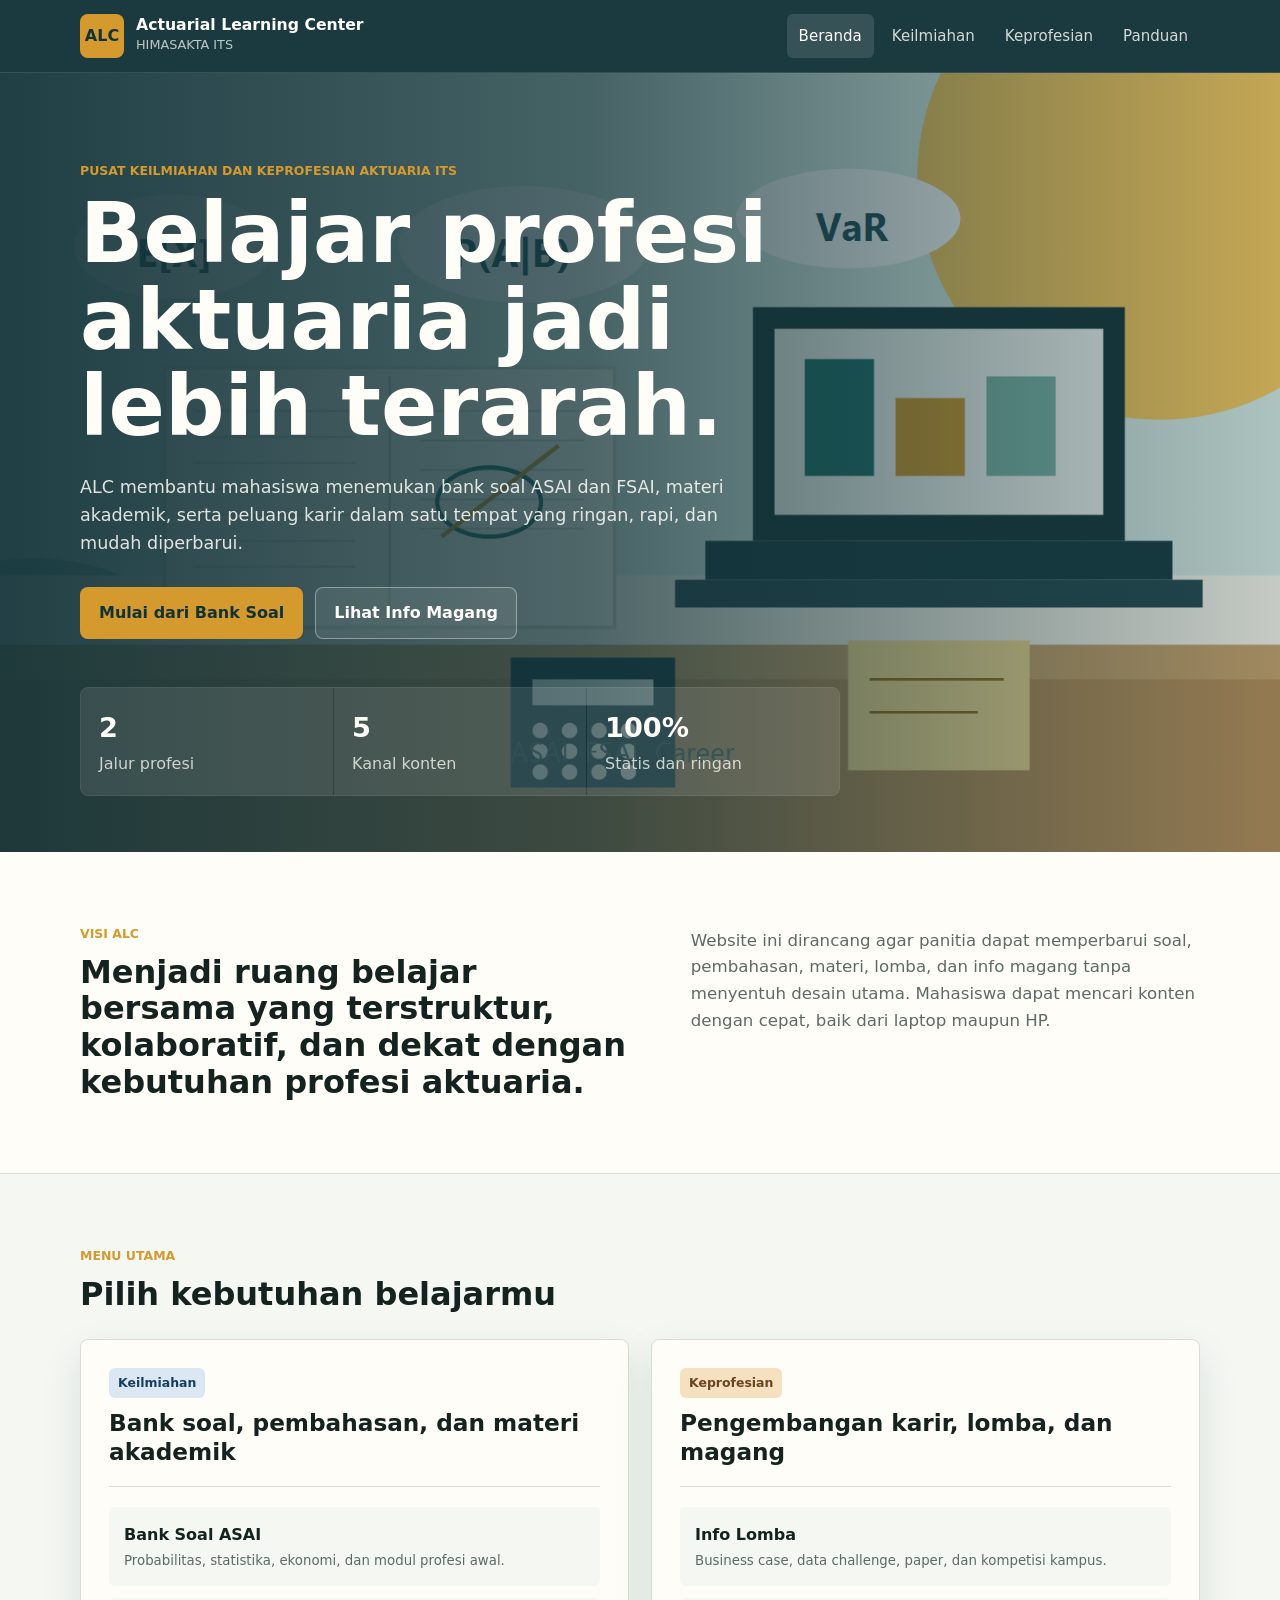
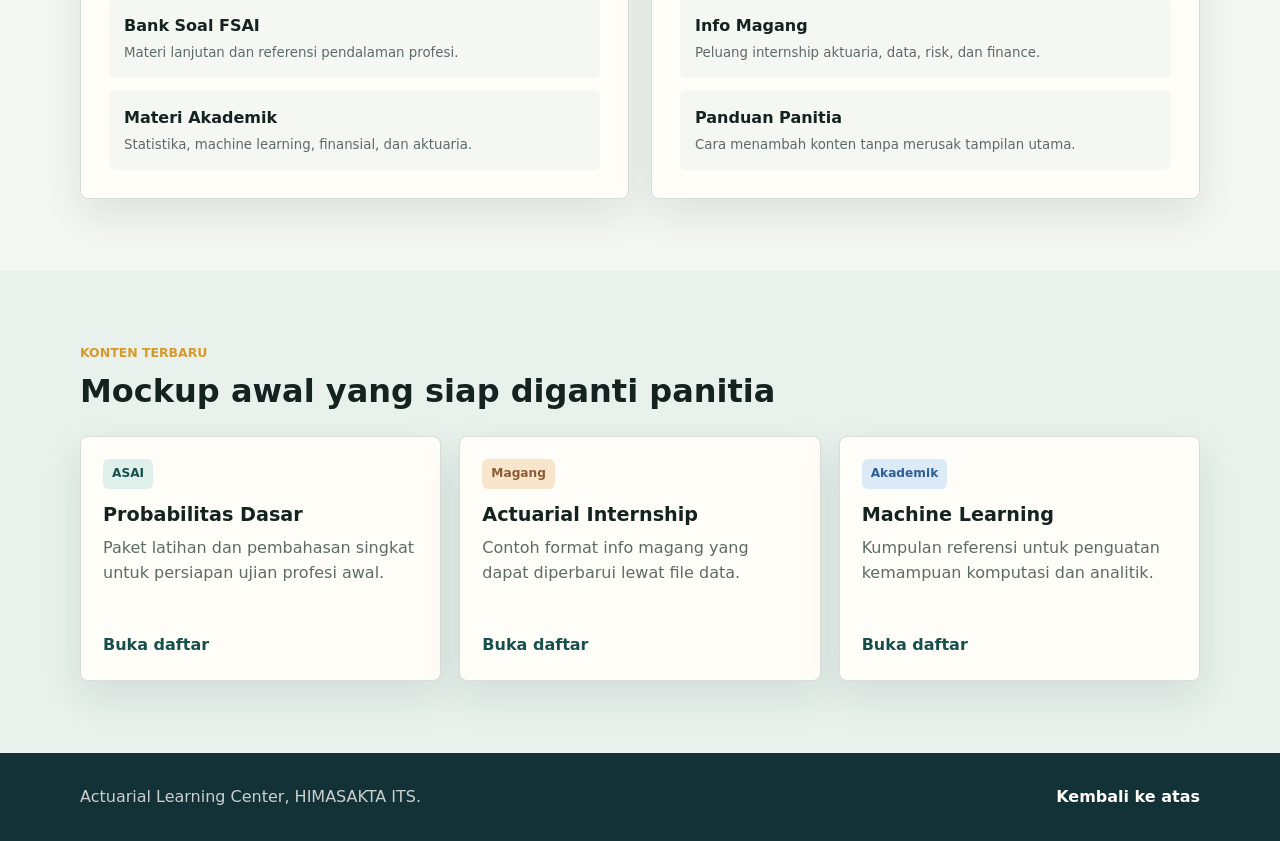
==== index.html @ 223c5d77 "Add files via upload" ====
<!DOCTYPE html>
<html lang="id">
<head>
  <meta charset="UTF-8">
  <meta name="viewport" content="width=device-width, initial-scale=1.0">
  <meta name="description" content="Actuarial Learning Center HIMASAKTA ITS: pusat bank soal profesi aktuaria, materi akademik, lomba, dan informasi karir.">
  <title>Actuarial Learning Center | HIMASAKTA ITS</title>
  <link rel="stylesheet" href="assets/css/style.css">
</head>
<body>
  <a class="skip-link" href="#main-content">Lewati ke konten utama</a>

  <header class="site-header">
    <nav class="navbar container" aria-label="Navigasi utama">
      <a class="brand" href="index.html" aria-label="Beranda ALC">
        <span class="brand-mark" aria-hidden="true">ALC</span>
        <span>
          <strong>Actuarial Learning Center</strong>
          <small>HIMASAKTA ITS</small>
        </span>
      </a>

      <button class="nav-toggle" type="button" aria-label="Buka menu" aria-expanded="false" data-nav-toggle>
        <span></span>
        <span></span>
        <span></span>
      </button>

      <!-- Tambah link menu baru di daftar ini jika ada halaman baru. -->
      <div class="nav-links" data-nav-menu>
        <a href="index.html" data-nav-link>Beranda</a>
        <a href="keilmiahan/asai.html" data-nav-link>Keilmiahan</a>
        <a href="keprofesian/magang.html" data-nav-link>Keprofesian</a>
        <a href="panduan.html" data-nav-link>Panduan</a>
      </div>
    </nav>
  </header>

  <main id="main-content">
    <section class="hero" aria-labelledby="hero-title">
      <img class="hero-bg" src="assets/img/alc-hero.png" alt="Ilustrasi meja belajar aktuaria dengan catatan, grafik, dan laptop">
      <div class="hero-overlay" aria-hidden="true"></div>
      <div class="container hero-content">
        <p class="eyebrow">Pusat Keilmiahan dan Keprofesian Aktuaria ITS</p>
        <h1 id="hero-title">Belajar profesi aktuaria jadi lebih terarah.</h1>
        <p class="hero-copy">
          ALC membantu mahasiswa menemukan bank soal ASAI dan FSAI, materi akademik,
          serta peluang karir dalam satu tempat yang ringan, rapi, dan mudah diperbarui.
        </p>
        <div class="hero-actions" aria-label="Akses cepat">
          <a class="btn btn-primary" href="keilmiahan/asai.html">Mulai dari Bank Soal</a>
          <a class="btn btn-secondary" href="keprofesian/magang.html">Lihat Info Magang</a>
        </div>
        <dl class="hero-stats" aria-label="Ringkasan konten ALC">
          <div>
            <dt>2</dt>
            <dd>Jalur profesi</dd>
          </div>
          <div>
            <dt>5</dt>
            <dd>Kanal konten</dd>
          </div>
          <div>
            <dt>100%</dt>
            <dd>Statis dan ringan</dd>
          </div>
        </dl>
      </div>
    </section>

    <section class="section-band vision-section">
      <div class="container two-column">
        <div>
          <p class="eyebrow">Visi ALC</p>
          <h2>Menjadi ruang belajar bersama yang terstruktur, kolaboratif, dan dekat dengan kebutuhan profesi aktuaria.</h2>
        </div>
        <p>
          Website ini dirancang agar panitia dapat memperbarui soal, pembahasan,
          materi, lomba, dan info magang tanpa menyentuh desain utama. Mahasiswa
          dapat mencari konten dengan cepat, baik dari laptop maupun HP.
        </p>
      </div>
    </section>

    <section class="container section" aria-labelledby="segment-title">
      <div class="section-heading">
        <p class="eyebrow">Menu Utama</p>
        <h2 id="segment-title">Pilih kebutuhan belajarmu</h2>
      </div>

      <div class="segment-grid">
        <article class="segment-panel is-science">
          <div class="panel-heading">
            <span class="panel-kicker">Keilmiahan</span>
            <h3>Bank soal, pembahasan, dan materi akademik</h3>
          </div>
          <div class="link-list">
            <a href="keilmiahan/asai.html">
              <span>Bank Soal ASAI</span>
              <small>Probabilitas, statistika, ekonomi, dan modul profesi awal.</small>
            </a>
            <a href="keilmiahan/fsai.html">
              <span>Bank Soal FSAI</span>
              <small>Materi lanjutan dan referensi pendalaman profesi.</small>
            </a>
            <a href="keilmiahan/akademik.html">
              <span>Materi Akademik</span>
              <small>Statistika, machine learning, finansial, dan aktuaria.</small>
            </a>
          </div>
        </article>

        <article class="segment-panel is-career">
          <div class="panel-heading">
            <span class="panel-kicker">Keprofesian</span>
            <h3>Pengembangan karir, lomba, dan magang</h3>
          </div>
          <div class="link-list">
            <a href="keprofesian/lomba.html">
              <span>Info Lomba</span>
              <small>Business case, data challenge, paper, dan kompetisi kampus.</small>
            </a>
            <a href="keprofesian/magang.html">
              <span>Info Magang</span>
              <small>Peluang internship aktuaria, data, risk, dan finance.</small>
            </a>
            <a href="panduan.html">
              <span>Panduan Panitia</span>
              <small>Cara menambah konten tanpa merusak tampilan utama.</small>
            </a>
          </div>
        </article>
      </div>
    </section>

    <section class="section-band light-band">
      <div class="container">
        <div class="section-heading">
          <p class="eyebrow">Konten Terbaru</p>
          <h2>Mockup awal yang siap diganti panitia</h2>
        </div>
        <div class="card-grid compact-grid">
          <article class="content-card">
            <span class="tag">ASAI</span>
            <h3>Probabilitas Dasar</h3>
            <p>Paket latihan dan pembahasan singkat untuk persiapan ujian profesi awal.</p>
            <a class="card-link" href="keilmiahan/asai.html">Buka daftar</a>
          </article>
          <article class="content-card">
            <span class="tag tag-warm">Magang</span>
            <h3>Actuarial Internship</h3>
            <p>Contoh format info magang yang dapat diperbarui lewat file data.</p>
            <a class="card-link" href="keprofesian/magang.html">Buka daftar</a>
          </article>
          <article class="content-card">
            <span class="tag tag-blue">Akademik</span>
            <h3>Machine Learning</h3>
            <p>Kumpulan referensi untuk penguatan kemampuan komputasi dan analitik.</p>
            <a class="card-link" href="keilmiahan/akademik.html">Buka daftar</a>
          </article>
        </div>
      </div>
    </section>
  </main>

  <footer class="site-footer">
    <div class="container footer-inner">
      <p>Actuarial Learning Center, HIMASAKTA ITS.</p>
      <a href="#main-content">Kembali ke atas</a>
    </div>
  </footer>

  <script src="assets/js/main.js"></script>
</body>
</html>
---- assets/css/style.css ----
:root {
  --ink: #142320;
  --muted: #5d6b66;
  --paper: #fffdf8;
  --surface: #f4f7f2;
  --surface-strong: #e8f1ec;
  --line: #d7ded6;
  --nav: #123238;
  --primary: #1f6f6a;
  --primary-dark: #174f4c;
  --accent: #d49a2d;
  --accent-soft: #fff2d4;
  --blue: #2f5f91;
  --warm: #8c5b35;
  --danger: #a8483f;
  --shadow: 0 16px 40px rgba(18, 50, 56, 0.10);
  --radius: 8px;
  --radius-sm: 6px;
  --max-width: 1120px;
}

* {
  box-sizing: border-box;
}

html {
  scroll-behavior: smooth;
}

body {
  margin: 0;
  color: var(--ink);
  background: var(--surface);
  font-family: Inter, ui-sans-serif, system-ui, -apple-system, BlinkMacSystemFont, "Segoe UI", sans-serif;
  line-height: 1.6;
}

img {
  display: block;
  max-width: 100%;
}

a {
  color: inherit;
}

.container {
  width: min(var(--max-width), calc(100% - 32px));
  margin-inline: auto;
}

.skip-link {
  position: fixed;
  top: 12px;
  left: 12px;
  z-index: 99;
  transform: translateY(-140%);
  padding: 10px 14px;
  color: var(--paper);
  background: var(--nav);
  border-radius: var(--radius-sm);
  text-decoration: none;
}

.skip-link:focus {
  transform: translateY(0);
}

.site-header {
  position: sticky;
  top: 0;
  z-index: 20;
  border-bottom: 1px solid rgba(255, 255, 255, 0.12);
  color: var(--paper);
  background: rgba(18, 50, 56, 0.96);
  backdrop-filter: blur(14px);
}

.navbar {
  display: flex;
  align-items: center;
  justify-content: space-between;
  min-height: 72px;
  gap: 24px;
}

.brand {
  display: inline-flex;
  align-items: center;
  min-width: 0;
  gap: 12px;
  text-decoration: none;
}

.brand-mark {
  display: grid;
  width: 44px;
  height: 44px;
  flex: 0 0 auto;
  place-items: center;
  color: var(--nav);
  background: var(--accent);
  border-radius: var(--radius);
  font-weight: 800;
}

.brand strong,
.brand small {
  display: block;
}

.brand strong {
  font-size: 0.98rem;
  line-height: 1.2;
}

.brand small {
  color: rgba(255, 253, 248, 0.72);
  font-size: 0.8rem;
}

.nav-links {
  display: flex;
  align-items: center;
  gap: 6px;
}

.nav-links a {
  padding: 10px 12px;
  border-radius: var(--radius-sm);
  color: rgba(255, 253, 248, 0.82);
  font-size: 0.94rem;
  text-decoration: none;
}

.nav-links a:hover,
.nav-links a[aria-current="page"] {
  color: var(--paper);
  background: rgba(255, 255, 255, 0.12);
}

.nav-toggle {
  display: none;
  width: 44px;
  height: 44px;
  padding: 0;
  border: 1px solid rgba(255, 255, 255, 0.22);
  border-radius: var(--radius);
  color: var(--paper);
  background: transparent;
}

.nav-toggle span {
  display: block;
  width: 20px;
  height: 2px;
  margin: 5px auto;
  background: currentColor;
  border-radius: 999px;
}

.hero {
  position: relative;
  min-height: 560px;
  display: grid;
  align-items: end;
  overflow: hidden;
  color: var(--paper);
  background: var(--nav);
}

.hero-bg,
.hero-overlay {
  position: absolute;
  inset: 0;
  width: 100%;
  height: 100%;
}

.hero-bg {
  object-fit: cover;
}

.hero-overlay {
  background: linear-gradient(90deg, rgba(18, 50, 56, 0.93), rgba(18, 50, 56, 0.74) 46%, rgba(18, 50, 56, 0.22));
}

.hero-content {
  position: relative;
  z-index: 1;
  padding-block: 88px 56px;
}

.eyebrow {
  margin: 0 0 10px;
  color: var(--accent);
  font-size: 0.78rem;
  font-weight: 800;
  letter-spacing: 0;
  text-transform: uppercase;
}

.hero h1,
.page-heading h1 {
  max-width: 760px;
  margin: 0;
  line-height: 1.04;
}

.hero h1 {
  font-size: 5.2rem;
}

.hero-copy {
  max-width: 650px;
  margin: 22px 0 0;
  color: rgba(255, 253, 248, 0.86);
  font-size: 1.1rem;
}

.hero-actions {
  display: flex;
  flex-wrap: wrap;
  gap: 12px;
  margin-top: 30px;
}

.btn {
  display: inline-flex;
  align-items: center;
  justify-content: center;
  min-height: 46px;
  padding: 12px 18px;
  border: 1px solid transparent;
  border-radius: var(--radius);
  font-weight: 800;
  text-decoration: none;
}

.btn-primary {
  color: var(--nav);
  background: var(--accent);
}

.btn-primary:hover {
  background: #e3ad40;
}

.btn-secondary {
  color: var(--paper);
  border-color: rgba(255, 255, 255, 0.38);
  background: rgba(255, 255, 255, 0.08);
}

.btn-secondary:hover {
  background: rgba(255, 255, 255, 0.16);
}

.hero-stats {
  display: grid;
  grid-template-columns: repeat(3, minmax(120px, 1fr));
  max-width: 760px;
  margin: 48px 0 0;
  padding: 0;
  gap: 1px;
  overflow: hidden;
  border: 1px solid rgba(255, 255, 255, 0.16);
  border-radius: var(--radius);
}

.hero-stats div {
  padding: 18px;
  background: rgba(255, 255, 255, 0.10);
}

.hero-stats dt {
  font-size: 1.7rem;
  font-weight: 900;
}

.hero-stats dd {
  margin: 2px 0 0;
  color: rgba(255, 253, 248, 0.76);
}

.section,
.section-band {
  padding-block: 72px;
}

.section-band {
  background: var(--paper);
}

.light-band {
  background: var(--surface-strong);
}

.vision-section {
  border-bottom: 1px solid var(--line);
}

.two-column {
  display: grid;
  grid-template-columns: minmax(0, 1.05fr) minmax(280px, 0.95fr);
  gap: 48px;
  align-items: start;
}

.two-column h2,
.section-heading h2 {
  margin: 0;
  line-height: 1.15;
  font-size: 2rem;
}

.two-column p:last-child {
  margin: 4px 0 0;
  color: var(--muted);
  font-size: 1.04rem;
}

.section-heading {
  max-width: 720px;
  margin-bottom: 26px;
}

.segment-grid {
  display: grid;
  grid-template-columns: repeat(2, minmax(0, 1fr));
  gap: 22px;
}

.segment-panel,
.content-card {
  border: 1px solid var(--line);
  border-radius: var(--radius);
  background: var(--paper);
  box-shadow: var(--shadow);
}

.segment-panel {
  padding: 28px;
}

.panel-heading {
  padding-bottom: 20px;
  border-bottom: 1px solid var(--line);
}

.panel-kicker {
  display: inline-flex;
  margin-bottom: 10px;
  padding: 5px 9px;
  border-radius: var(--radius-sm);
  font-size: 0.78rem;
  font-weight: 800;
}

.is-science .panel-kicker {
  color: #163f62;
  background: #dbe8f4;
}

.is-career .panel-kicker {
  color: #6e431f;
  background: #f5e0bf;
}

.panel-heading h3 {
  margin: 0;
  font-size: 1.45rem;
  line-height: 1.25;
}

.link-list {
  display: grid;
  gap: 12px;
  margin-top: 20px;
}

.link-list a {
  display: block;
  padding: 14px;
  border: 1px solid transparent;
  border-radius: var(--radius-sm);
  text-decoration: none;
  background: var(--surface);
}

.link-list a:hover {
  border-color: var(--primary);
  background: #eef8f4;
}

.link-list span {
  display: block;
  font-weight: 850;
}

.link-list small {
  display: block;
  margin-top: 3px;
  color: var(--muted);
}

.card-grid {
  display: grid;
  grid-template-columns: repeat(3, minmax(0, 1fr));
  gap: 18px;
}

.compact-grid {
  align-items: stretch;
}

.content-card {
  display: flex;
  min-height: 245px;
  flex-direction: column;
  padding: 22px;
}

.content-card h3 {
  margin: 14px 0 8px;
  line-height: 1.25;
  font-size: 1.2rem;
}

.content-card p {
  margin: 0;
  color: var(--muted);
}

.tag {
  align-self: flex-start;
  padding: 5px 9px;
  border-radius: var(--radius-sm);
  color: var(--primary-dark);
  background: #dff0ec;
  font-size: 0.76rem;
  font-weight: 850;
}

.tag-row {
  display: flex;
  flex-wrap: wrap;
  gap: 8px;
  min-height: 30px;
}

.tag-warm {
  color: var(--warm);
  background: #f8e6cc;
}

.tag-blue {
  color: var(--blue);
  background: #dce9f7;
}

.card-link {
  display: inline-flex;
  align-items: center;
  width: fit-content;
  margin-top: auto;
  padding-top: 18px;
  color: var(--primary-dark);
  font-weight: 850;
  text-decoration: none;
}

.card-link:hover {
  color: var(--blue);
}

.card-link.is-disabled {
  color: var(--muted);
  cursor: not-allowed;
}

.site-footer {
  color: rgba(255, 253, 248, 0.78);
  background: var(--nav);
}

.footer-inner {
  display: flex;
  align-items: center;
  justify-content: space-between;
  min-height: 88px;
  gap: 18px;
}

.footer-inner p {
  margin: 0;
}

.footer-inner a {
  color: var(--paper);
  font-weight: 750;
  text-decoration: none;
}

.content-layout {
  display: grid;
  grid-template-columns: 240px minmax(0, 1fr);
  gap: 34px;
  padding-block: 44px 72px;
}

.sidebar {
  position: sticky;
  top: 96px;
  align-self: start;
  display: grid;
  gap: 8px;
  padding: 14px;
  border: 1px solid var(--line);
  border-radius: var(--radius);
  background: var(--paper);
}

.sidebar-title {
  margin: 4px 8px 8px;
  color: var(--muted);
  font-size: 0.82rem;
  font-weight: 850;
  text-transform: uppercase;
}

.sidebar a {
  padding: 10px 12px;
  border-radius: var(--radius-sm);
  color: var(--muted);
  font-weight: 750;
  text-decoration: none;
}

.sidebar a:hover,
.sidebar a[aria-current="page"] {
  color: var(--primary-dark);
  background: #e5f2ee;
}

.content-main {
  min-width: 0;
}

.page-heading {
  padding: 34px;
  border: 1px solid var(--line);
  border-radius: var(--radius);
  background: var(--paper);
}

.page-heading h1 {
  font-size: 2.6rem;
}

.page-heading p:last-child {
  max-width: 720px;
  margin: 12px 0 0;
  color: var(--muted);
}

.content-toolbar {
  display: grid;
  grid-template-columns: minmax(0, 1fr) 220px;
  gap: 14px;
  margin-top: 18px;
  padding: 16px;
  border: 1px solid var(--line);
  border-radius: var(--radius);
  background: var(--paper);
}

.field {
  display: grid;
  gap: 7px;
  color: var(--muted);
  font-size: 0.86rem;
  font-weight: 800;
}

.field input,
.field select {
  width: 100%;
  min-height: 44px;
  padding: 10px 12px;
  border: 1px solid var(--line);
  border-radius: var(--radius-sm);
  color: var(--ink);
  background: #fff;
  font: inherit;
}

.field input:focus,
.field select:focus {
  outline: 3px solid rgba(31, 111, 106, 0.18);
  border-color: var(--primary);
}

.result-meta {
  margin: 18px 0 12px;
  color: var(--muted);
  font-size: 0.94rem;
}

.content-results {
  grid-template-columns: repeat(2, minmax(0, 1fr));
}

.meta-list {
  display: flex;
  flex-wrap: wrap;
  gap: 8px;
  margin: 12px 0 0;
  padding: 0;
  list-style: none;
}

.meta-list li {
  padding: 4px 8px;
  border-radius: var(--radius-sm);
  color: var(--muted);
  background: var(--surface);
  font-size: 0.82rem;
  font-weight: 700;
}

.empty-state {
  padding: 22px;
  border: 1px dashed var(--line);
  border-radius: var(--radius);
  color: var(--muted);
  background: var(--paper);
}

.guide-body {
  max-width: 860px;
  margin-top: 20px;
  padding: 32px;
  border: 1px solid var(--line);
  border-radius: var(--radius);
  background: var(--paper);
}

.guide-body h2 {
  margin: 30px 0 10px;
  font-size: 1.35rem;
}

.guide-body h2:first-child {
  margin-top: 0;
}

.guide-body p,
.guide-body li {
  color: var(--muted);
}

.guide-body code {
  padding: 2px 5px;
  border-radius: 4px;
  color: var(--primary-dark);
  background: #e5f2ee;
}

.guide-body pre {
  overflow-x: auto;
  padding: 16px;
  border-radius: var(--radius-sm);
  color: var(--paper);
  background: #173238;
}

.guide-body pre code {
  padding: 0;
  color: inherit;
  background: transparent;
}

@media (max-width: 920px) {
  .hero {
    min-height: 560px;
  }

  .hero h1 {
    font-size: 4rem;
  }

  .hero-overlay {
    background: linear-gradient(180deg, rgba(18, 50, 56, 0.90), rgba(18, 50, 56, 0.72));
  }

  .two-column,
  .segment-grid,
  .content-layout,
  .content-results,
  .card-grid {
    grid-template-columns: 1fr;
  }

  .sidebar {
    position: static;
    grid-template-columns: repeat(auto-fit, minmax(140px, 1fr));
  }

  .sidebar-title {
    grid-column: 1 / -1;
  }
}

@media (max-width: 760px) {
  .navbar {
    min-height: 64px;
  }

  .nav-toggle {
    display: block;
  }

  .nav-links {
    position: absolute;
    top: 64px;
    left: 16px;
    right: 16px;
    display: none;
    flex-direction: column;
    align-items: stretch;
    padding: 12px;
    border: 1px solid rgba(255, 255, 255, 0.14);
    border-radius: var(--radius);
    background: var(--nav);
    box-shadow: var(--shadow);
  }

  .nav-links.is-open {
    display: flex;
  }

  .nav-links a {
    padding: 12px;
  }

  .brand strong {
    max-width: 190px;
    overflow-wrap: anywhere;
  }

  .hero {
    min-height: 560px;
  }

  .hero-content {
    padding-block: 72px 42px;
  }

  .hero h1 {
    font-size: 3rem;
  }

  .hero-stats {
    grid-template-columns: repeat(3, minmax(0, 1fr));
    margin-top: 32px;
  }

  .hero-stats div {
    padding: 12px;
  }

  .hero-stats dt {
    font-size: 1.35rem;
  }

  .hero-stats dd {
    font-size: 0.84rem;
  }

  .section,
  .section-band {
    padding-block: 52px;
  }

  .content-toolbar {
    grid-template-columns: 1fr;
  }

  .page-heading {
    padding: 24px;
  }

  .page-heading h1 {
    font-size: 2.2rem;
  }

  .footer-inner {
    align-items: flex-start;
    flex-direction: column;
    justify-content: center;
  }
}

@media (max-width: 460px) {
  .container {
    width: min(var(--max-width), calc(100% - 24px));
  }

  .brand small {
    display: none;
  }

  .hero h1 {
    font-size: 2.55rem;
  }

  .hero-copy {
    font-size: 1rem;
  }

  .hero-actions .btn {
    width: 100%;
  }

  .segment-panel,
  .content-card {
    padding: 18px;
  }
}
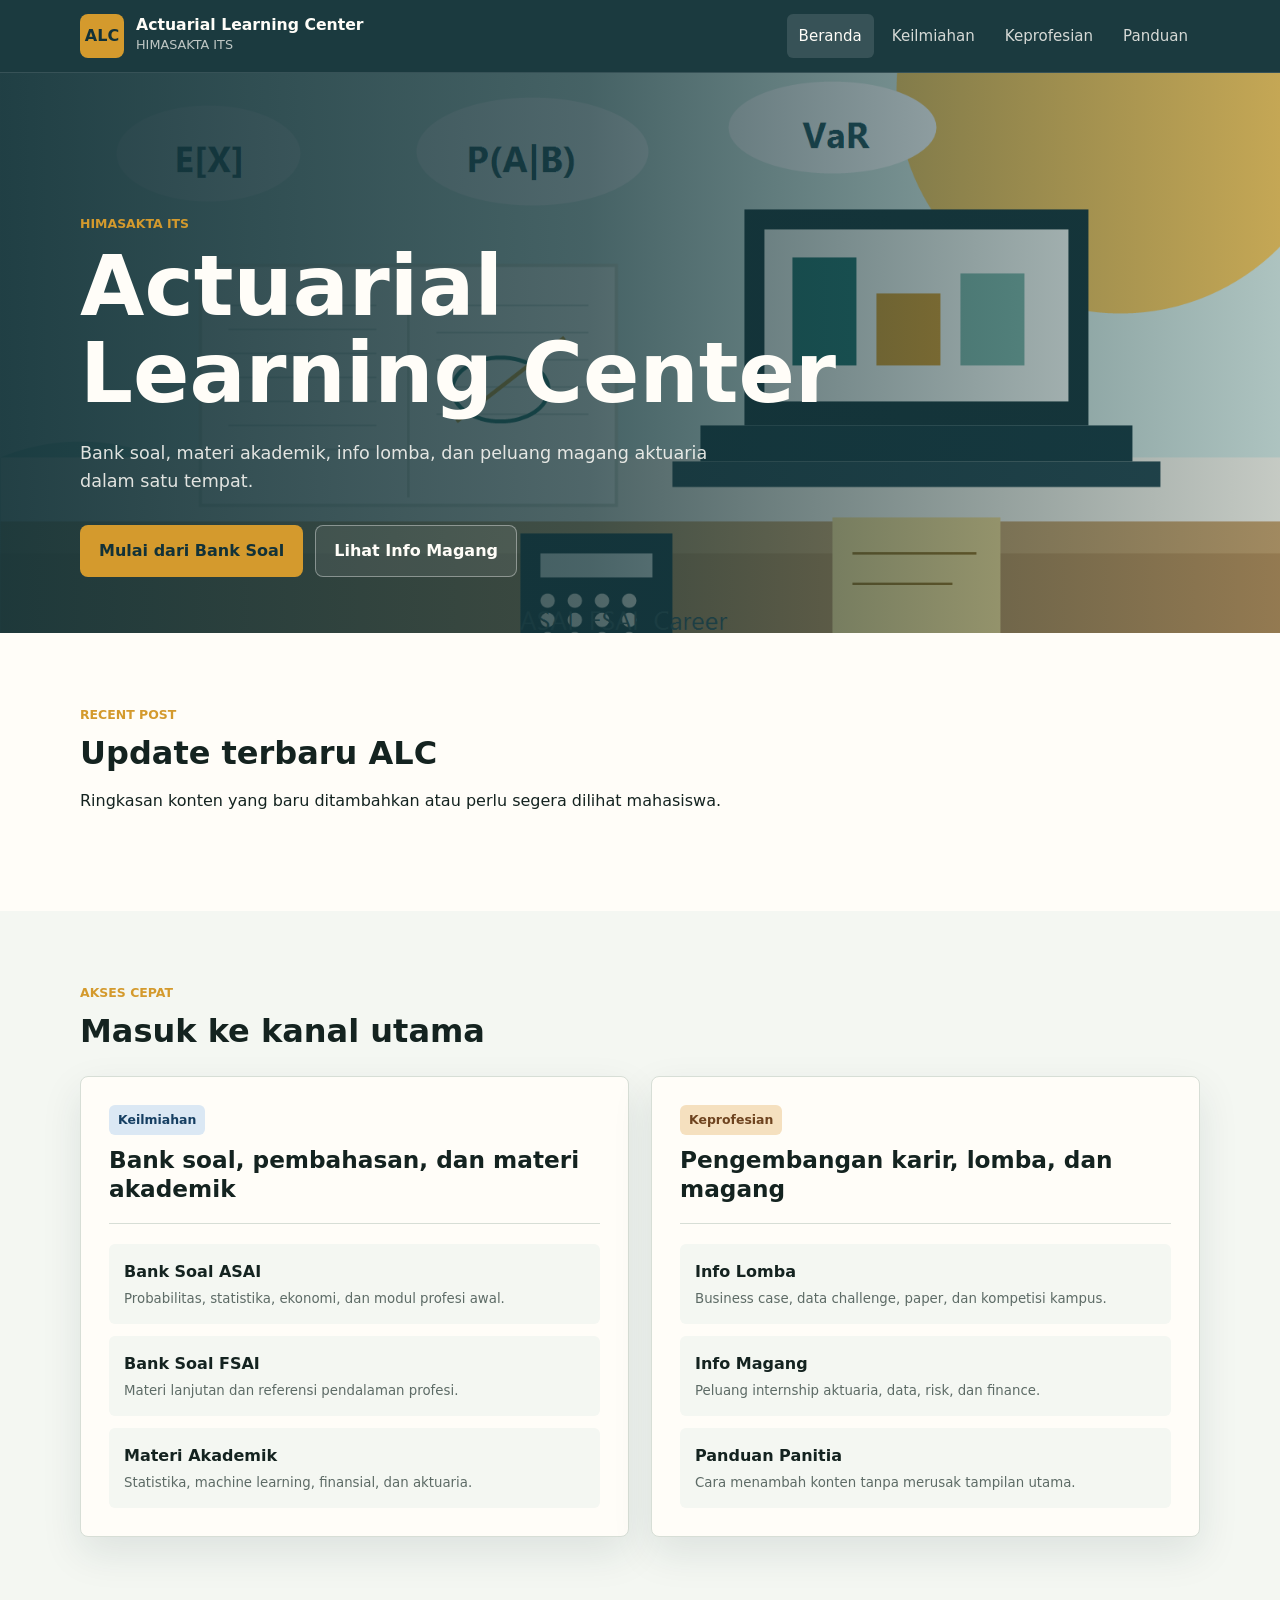
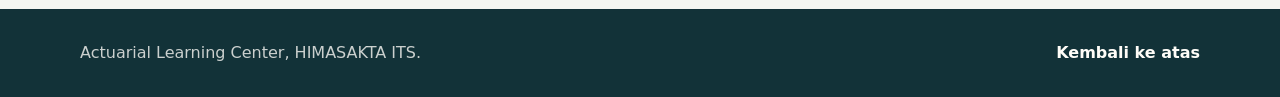
==== commit 4393d0db: "Update hero section and add recent posts section" ====
--- a/index.html
+++ b/index.html
@@ -41,51 +41,35 @@
       <img class="hero-bg" src="assets/img/alc-hero.png" alt="Ilustrasi meja belajar aktuaria dengan catatan, grafik, dan laptop">
       <div class="hero-overlay" aria-hidden="true"></div>
       <div class="container hero-content">
-        <p class="eyebrow">Pusat Keilmiahan dan Keprofesian Aktuaria ITS</p>
-        <h1 id="hero-title">Belajar profesi aktuaria jadi lebih terarah.</h1>
+        <p class="eyebrow">HIMASAKTA ITS</p>
+        <h1 id="hero-title">Actuarial Learning Center</h1>
         <p class="hero-copy">
-          ALC membantu mahasiswa menemukan bank soal ASAI dan FSAI, materi akademik,
-          serta peluang karir dalam satu tempat yang ringan, rapi, dan mudah diperbarui.
+          Bank soal, materi akademik, info lomba, dan peluang magang aktuaria dalam satu tempat.
         </p>
         <div class="hero-actions" aria-label="Akses cepat">
           <a class="btn btn-primary" href="keilmiahan/asai.html">Mulai dari Bank Soal</a>
           <a class="btn btn-secondary" href="keprofesian/magang.html">Lihat Info Magang</a>
         </div>
-        <dl class="hero-stats" aria-label="Ringkasan konten ALC">
-          <div>
-            <dt>2</dt>
-            <dd>Jalur profesi</dd>
-          </div>
-          <div>
-            <dt>5</dt>
-            <dd>Kanal konten</dd>
-          </div>
-          <div>
-            <dt>100%</dt>
-            <dd>Statis dan ringan</dd>
-          </div>
-        </dl>
       </div>
     </section>
 
-    <section class="section-band vision-section">
-      <div class="container two-column">
-        <div>
-          <p class="eyebrow">Visi ALC</p>
-          <h2>Menjadi ruang belajar bersama yang terstruktur, kolaboratif, dan dekat dengan kebutuhan profesi aktuaria.</h2>
+    <section class="section-band recent-section" aria-labelledby="recent-title">
+      <div class="container recent-layout">
+        <div class="section-heading">
+          <p class="eyebrow">Recent Post</p>
+          <h2 id="recent-title">Update terbaru ALC</h2>
+          <p class="section-copy">Ringkasan konten yang baru ditambahkan atau perlu segera dilihat mahasiswa.</p>
         </div>
-        <p>
-          Website ini dirancang agar panitia dapat memperbarui soal, pembahasan,
-          materi, lomba, dan info magang tanpa menyentuh desain utama. Mahasiswa
-          dapat mencari konten dengan cepat, baik dari laptop maupun HP.
-        </p>
+
+        <!-- Recent post diisi dari data/recent.js agar panitia cukup update daftar data. -->
+        <div class="recent-list" data-recent-posts></div>
       </div>
     </section>
 
     <section class="container section" aria-labelledby="segment-title">
       <div class="section-heading">
-        <p class="eyebrow">Menu Utama</p>
-        <h2 id="segment-title">Pilih kebutuhan belajarmu</h2>
+        <p class="eyebrow">Akses Cepat</p>
+        <h2 id="segment-title">Masuk ke kanal utama</h2>
       </div>
 
       <div class="segment-grid">
@@ -132,35 +116,6 @@
         </article>
       </div>
     </section>
-
-    <section class="section-band light-band">
-      <div class="container">
-        <div class="section-heading">
-          <p class="eyebrow">Konten Terbaru</p>
-          <h2>Mockup awal yang siap diganti panitia</h2>
-        </div>
-        <div class="card-grid compact-grid">
-          <article class="content-card">
-            <span class="tag">ASAI</span>
-            <h3>Probabilitas Dasar</h3>
-            <p>Paket latihan dan pembahasan singkat untuk persiapan ujian profesi awal.</p>
-            <a class="card-link" href="keilmiahan/asai.html">Buka daftar</a>
-          </article>
-          <article class="content-card">
-            <span class="tag tag-warm">Magang</span>
-            <h3>Actuarial Internship</h3>
-            <p>Contoh format info magang yang dapat diperbarui lewat file data.</p>
-            <a class="card-link" href="keprofesian/magang.html">Buka daftar</a>
-          </article>
-          <article class="content-card">
-            <span class="tag tag-blue">Akademik</span>
-            <h3>Machine Learning</h3>
-            <p>Kumpulan referensi untuk penguatan kemampuan komputasi dan analitik.</p>
-            <a class="card-link" href="keilmiahan/akademik.html">Buka daftar</a>
-          </article>
-        </div>
-      </div>
-    </section>
   </main>
 
   <footer class="site-footer">
@@ -170,6 +125,8 @@
     </div>
   </footer>
 
+  <script src="data/recent.js"></script>
   <script src="assets/js/main.js"></script>
+  <script src="assets/js/recent-posts.js"></script>
 </body>
 </html>
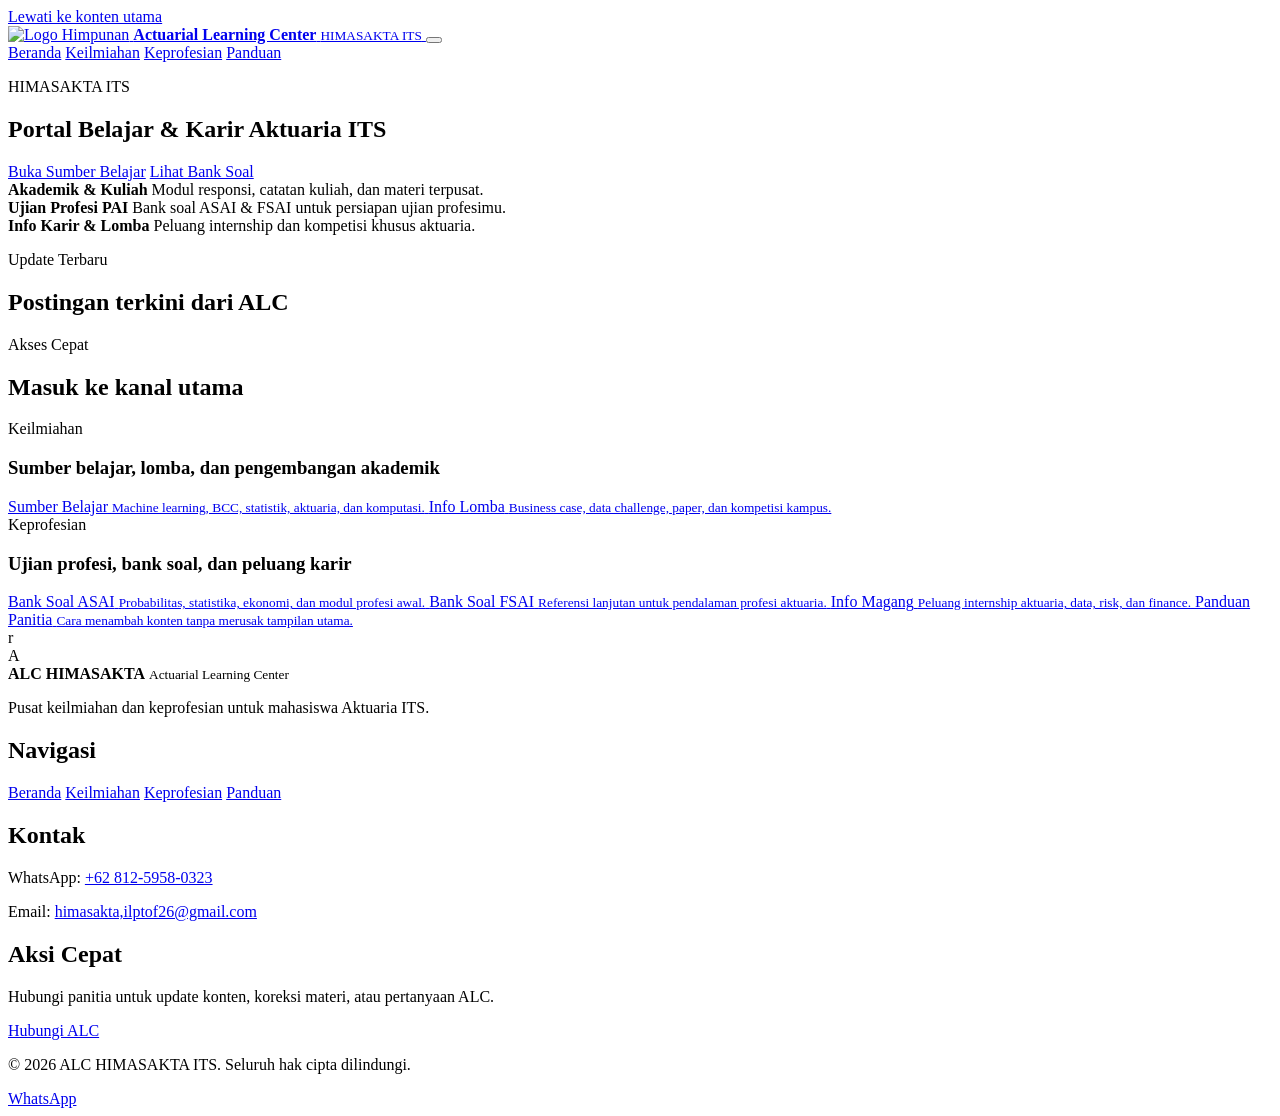
==== commit 780315d4: "Update index.html" ====
--- a/index.html
+++ b/index.html
@@ -13,7 +13,7 @@
   <header class="site-header">
     <nav class="navbar container" aria-label="Navigasi utama">
       <a class="brand" href="index.html" aria-label="Beranda ALC">
-        <span class="brand-mark" aria-hidden="true">ALC</span>
+        <img class="brand-logo" src="assets/img/logo-himpunan.png" alt="Logo Himpunan">
         <span>
           <strong>Actuarial Learning Center</strong>
           <small>HIMASAKTA ITS</small>
@@ -29,8 +29,8 @@
       <!-- Tambah link menu baru di daftar ini jika ada halaman baru. -->
       <div class="nav-links" data-nav-menu>
         <a href="index.html" data-nav-link>Beranda</a>
-        <a href="keilmiahan/asai.html" data-nav-link>Keilmiahan</a>
-        <a href="keprofesian/magang.html" data-nav-link>Keprofesian</a>
+        <a href="keilmiahan/sumber-belajar.html" data-nav-link>Keilmiahan</a>
+        <a href="keprofesian/asai.html" data-nav-link>Keprofesian</a>
         <a href="panduan.html" data-nav-link>Panduan</a>
       </div>
     </nav>
@@ -38,31 +38,36 @@
 
   <main id="main-content">
     <section class="hero" aria-labelledby="hero-title">
-      <img class="hero-bg" src="assets/img/alc-hero.png" alt="Ilustrasi meja belajar aktuaria dengan catatan, grafik, dan laptop">
-      <div class="hero-overlay" aria-hidden="true"></div>
       <div class="container hero-content">
-        <p class="eyebrow">HIMASAKTA ITS</p>
-        <h1 id="hero-title">Actuarial Learning Center</h1>
-        <p class="hero-copy">
-          Bank soal, materi akademik, info lomba, dan peluang magang aktuaria dalam satu tempat.
-        </p>
-        <div class="hero-actions" aria-label="Akses cepat">
-          <a class="btn btn-primary" href="keilmiahan/asai.html">Mulai dari Bank Soal</a>
-          <a class="btn btn-secondary" href="keprofesian/magang.html">Lihat Info Magang</a>
-        </div>
-      </div>
-    </section>
+        <div class="hero-copy-panel">
+          <p class="hero-pill">HIMASAKTA ITS</p>
+          <h1 id="hero-title">Portal Belajar & Karir Aktuaria ITS</h1>
 
-    <section class="section-band recent-section" aria-labelledby="recent-title">
-      <div class="container recent-layout">
-        <div class="section-heading">
-          <p class="eyebrow">Recent Post</p>
-          <h2 id="recent-title">Update terbaru ALC</h2>
-          <p class="section-copy">Ringkasan konten yang baru ditambahkan atau perlu segera dilihat mahasiswa.</p>
+          <div class="hero-actions" aria-label="Akses cepat">
+            <a class="btn btn-primary" href="keilmiahan/sumber-belajar.html">Buka Sumber Belajar</a>
+            <a class="btn btn-secondary" href="keprofesian/asai.html">Lihat Bank Soal</a>
+          </div>
+          <div class="hero-benefits" aria-label="Keunggulan ALC">
+            <div>
+              <strong>Akademik & Kuliah</strong>
+              <span>Modul responsi, catatan kuliah, dan materi terpusat.</span>
+            </div>
+            <div>
+              <strong>Ujian Profesi PAI</strong>
+              <span>Bank soal ASAI & FSAI untuk persiapan ujian profesimu.</span>
+            </div>
+            <div>
+              <strong>Info Karir & Lomba</strong>
+              <span>Peluang internship dan kompetisi khusus aktuaria.</span>
+            </div>
+          </div>
         </div>
 
-        <!-- Recent post diisi dari data/recent.js agar panitia cukup update daftar data. -->
-        <div class="recent-list" data-recent-posts></div>
+        <aside class="hero-preview" aria-label="Update terbaru ALC">
+          <p class="preview-kicker">Update Terbaru</p>
+          <h2 id="recent-title">Postingan terkini dari ALC</h2>
+          <div class="recent-list" data-recent-posts></div>
+        </aside>
       </div>
     </section>
 
@@ -76,20 +81,16 @@
         <article class="segment-panel is-science">
           <div class="panel-heading">
             <span class="panel-kicker">Keilmiahan</span>
-            <h3>Bank soal, pembahasan, dan materi akademik</h3>
+            <h3>Sumber belajar, lomba, dan pengembangan akademik</h3>
           </div>
           <div class="link-list">
-            <a href="keilmiahan/asai.html">
-              <span>Bank Soal ASAI</span>
-              <small>Probabilitas, statistika, ekonomi, dan modul profesi awal.</small>
+            <a href="keilmiahan/sumber-belajar.html">
+              <span>Sumber Belajar</span>
+              <small>Machine learning, BCC, statistik, aktuaria, dan komputasi.</small>
             </a>
-            <a href="keilmiahan/fsai.html">
-              <span>Bank Soal FSAI</span>
-              <small>Materi lanjutan dan referensi pendalaman profesi.</small>
-            </a>
-            <a href="keilmiahan/akademik.html">
-              <span>Materi Akademik</span>
-              <small>Statistika, machine learning, finansial, dan aktuaria.</small>
+            <a href="keilmiahan/lomba.html">
+              <span>Info Lomba</span>
+              <small>Business case, data challenge, paper, dan kompetisi kampus.</small>
             </a>
           </div>
         </article>
@@ -97,12 +98,16 @@
         <article class="segment-panel is-career">
           <div class="panel-heading">
             <span class="panel-kicker">Keprofesian</span>
-            <h3>Pengembangan karir, lomba, dan magang</h3>
+            <h3>Ujian profesi, bank soal, dan peluang karir</h3>
           </div>
           <div class="link-list">
-            <a href="keprofesian/lomba.html">
-              <span>Info Lomba</span>
-              <small>Business case, data challenge, paper, dan kompetisi kampus.</small>
+            <a href="keprofesian/asai.html">
+              <span>Bank Soal ASAI</span>
+              <small>Probabilitas, statistika, ekonomi, dan modul profesi awal.</small>
+            </a>
+            <a href="keprofesian/fsai.html">
+              <span>Bank Soal FSAI</span>
+              <small>Referensi lanjutan untuk pendalaman profesi aktuaria.</small>
             </a>
             <a href="keprofesian/magang.html">
               <span>Info Magang</span>
@@ -119,11 +124,40 @@
   </main>
 
   <footer class="site-footer">
-    <div class="container footer-inner">
-      <p>Actuarial Learning Center, HIMASAKTA ITS.</p>
-      <a href="#main-content">Kembali ke atas</a>
+    <div class="container footer-grid">
+      <div class="footer-about">r
+        <div class="footer-brand-row">
+          <span class="footer-mark" aria-hidden="true">A</span>
+          <div>
+            <strong>ALC HIMASAKTA</strong>
+            <small>Actuarial Learning Center</small>
+          </div>
+        </div>
+        <p>Pusat keilmiahan dan keprofesian untuk mahasiswa Aktuaria ITS.</p>
+      </div>
+      <div class="footer-col">
+        <h2>Navigasi</h2>
+        <a href="index.html">Beranda</a>
+        <a href="keilmiahan/sumber-belajar.html">Keilmiahan</a>
+        <a href="keprofesian/asai.html">Keprofesian</a>
+        <a href="panduan.html">Panduan</a>
+      </div>
+      <div class="footer-col">
+        <h2>Kontak</h2>
+        <p>WhatsApp: <a href="https://wa.me/6281259580323" target="_blank" rel="noopener noreferrer">+62 812-5958-0323</a></p>
+        <p>Email: <a href="mailto:himasakta,ilptof26@gmail.com">himasakta,ilptof26@gmail.com</a></p>
+      </div>
+      <div class="footer-col footer-action">
+        <h2>Aksi Cepat</h2>
+        <p>Hubungi panitia untuk update konten, koreksi materi, atau pertanyaan ALC.</p>
+        <a class="footer-cta" href="https://wa.me/6281259580323" target="_blank" rel="noopener noreferrer">Hubungi ALC</a>
+      </div>
+    </div>
+    <div class="footer-bottom container">
+      <p>&copy; 2026 ALC HIMASAKTA ITS. Seluruh hak cipta dilindungi.</p>
     </div>
   </footer>
+  <a class="whatsapp-float" href="https://wa.me/6281259580323" target="_blank" rel="noopener noreferrer">WhatsApp</a>
 
   <script src="data/recent.js"></script>
   <script src="assets/js/main.js"></script>
